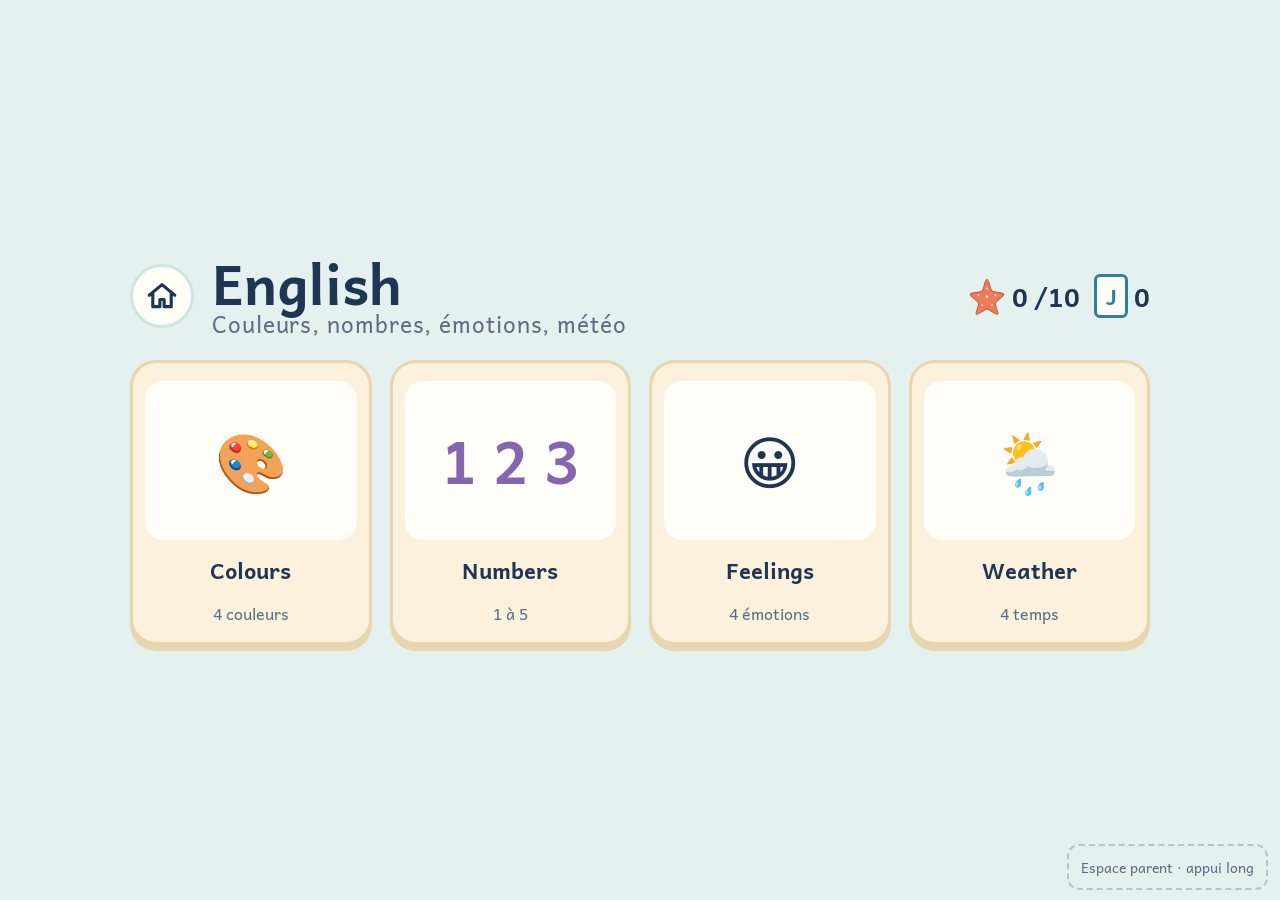
==== anglais/index.html @ 4a133a68 "Corse les jeux et ajoute English et Le monde Progression : un palier de plus après 3 réussites du pr" ====
<!doctype html>
<html lang="fr">
<head>
<meta charset="utf-8">
<meta name="viewport" content="width=device-width, initial-scale=1, maximum-scale=1, user-scalable=no, viewport-fit=cover">
<meta name="apple-mobile-web-app-capable" content="yes">
<meta name="mobile-web-app-capable" content="yes">
<title>English avec Solal</title>
<link rel="preconnect" href="https://fonts.googleapis.com">
<link rel="preconnect" href="https://fonts.gstatic.com" crossorigin>
<link rel="stylesheet" href="https://fonts.googleapis.com/css2?family=Andika:wght@400;700&display=swap">
<link rel="stylesheet" href="../commun/commun.css">
<style>
  .oreille {
    width: clamp(150px, 32vh, 240px); height: clamp(150px, 32vh, 240px);
    border-radius: 50%; background: #8466B0; color: var(--blanc);
    display: grid; place-items: center; box-shadow: 0 8px 0 #5E4785;
  }
  .oreille svg { width: 50%; height: 50%; }
  .drapeau { font-size: clamp(60px, 12vh, 100px); }
  .rep.couleur { min-width: clamp(100px, 16vw, 150px); padding: 0; }
  .rep.couleur span { width: 70%; height: 70%; border-radius: 50%; display: block; border: 3px solid rgba(0,0,0,.15); }
  .rep.emoji { font-size: clamp(60px, 13vh, 100px); min-width: clamp(110px, 18vw, 170px); }
</style>
</head>
<body>

<!-- ============ ACCUEIL ============ -->
<section id="accueil" class="ecran accueil">
  <div class="accueil-haut">
    <div class="accueil-gauche">
      <a class="rond" href="../" aria-label="Retour à tous les jeux"><svg><use href="#i-maison"/></svg></a>
      <h1 class="titre">English <small>Couleurs, nombres, émotions, météo</small></h1>
    </div>
    <div class="compteur">
      <span class="bloc"><svg class="etoile-svg"><use href="#i-etoile"/></svg><span class="js-etoiles">0</span>/10</span>
      <span class="bloc"><span class="joker">J</span><span class="js-jokers">0</span></span>
    </div>
  </div>
  <div class="tuiles">
    <button class="tuile" data-jeu="couleurs">
      <span class="dessin">🎨</span>
      Colours
      <span class="niveau" data-niveau="couleurs"></span>
    </button>
    <button class="tuile" data-jeu="nombres">
      <span class="dessin" style="font-weight:700;color:#8466B0">1 2 3</span>
      Numbers
      <span class="niveau" data-niveau="nombres"></span>
    </button>
    <button class="tuile" data-jeu="emotions">
      <span class="dessin">😀</span>
      Feelings
      <span class="niveau" data-niveau="emotions"></span>
    </button>
    <button class="tuile" data-jeu="meteo">
      <span class="dessin">🌦️</span>
      Weather
      <span class="niveau" data-niveau="meteo"></span>
    </button>
  </div>
  <button class="coin-parent" id="btn-parent">Espace parent · appui long</button>
</section>

<!-- ============ JEU ============ -->
<section id="jeu" class="ecran" hidden>
  <div class="barre">
    <button class="rond" id="btn-maison" aria-label="Retour"><svg><use href="#i-maison"/></svg></button>
    <button class="rond ecoute" id="btn-reecouter" aria-label="Réécouter la consigne"><svg><use href="#i-son"/></svg></button>
    <div class="progres" id="progres"></div>
    <div class="compteur">
      <span class="bloc"><svg class="etoile-svg"><use href="#i-etoile"/></svg><span class="js-etoiles">0</span>/10</span>
      <span class="bloc"><span class="joker">J</span><span class="js-jokers">0</span></span>
    </div>
  </div>
  <div class="scene" id="scene"></div>
  <div class="reponses" id="reponses"></div>
</section>

<!-- ============ FIN ============ -->
<section id="fin" class="ecran fin" hidden>
  <h1 class="titre">Well done, Solal!</h1>
  <div class="rangee-etoiles" id="fin-etoiles"></div>
  <p class="fin-texte" id="fin-texte"></p>
  <div class="actions">
    <button class="rep large" id="btn-encore">Encore</button>
    <button class="rep large gris" id="btn-accueil">Accueil</button>
  </div>
</section>

<!-- ============ PARENT ============ -->
<section id="parent" class="ecran parent" hidden>
  <div class="barre">
    <button class="rond" id="btn-parent-retour" aria-label="Retour"><svg><use href="#i-maison"/></svg></button>
    <h2>Espace parent · English</h2>
  </div>
  <p>Les rituels d'anglais de la classe (la date et la météo, puis les émotions) en petits jeux d'écoute. La consigne est en français, le mot à trouver est dit par une voix anglaise. Si la tablette n'a pas de voix anglaise installée, iPad : Réglages → Accessibilité → Contenu énoncé → Voix → Anglais.</p>
  <div class="legende">
    <span><i style="background:#CDEBD8"></i>80 % et plus</span>
    <span><i style="background:#FBE3BE"></i>50 à 79 %</span>
    <span><i style="background:#F6D0C6"></i>moins de 50 %</span>
  </div>
  <div id="stats"></div>
  <div class="actions" style="justify-content:flex-start">
    <button class="btn-texte danger" id="btn-reset">Remettre l'anglais à zéro</button>
  </div>
</section>

<script src="../commun/commun.js"></script>
<script>
(() => {
  const { $, choisir, melanger, dire } = Solal;
  const en = (t, vitesse = 0.8) => dire(t, { langue: 'en', vitesse });

  const COULEURS = [
    { en: 'red', c: '#E0463A' }, { en: 'blue', c: '#2F6FD0' }, { en: 'green', c: '#3E9E48' }, { en: 'yellow', c: '#F6CF2F' },
    { en: 'orange', c: '#F28C28' }, { en: 'pink', c: '#F29BC0' }, { en: 'purple', c: '#8A4FB8' }, { en: 'brown', c: '#8B5A2B' },
    { en: 'black', c: '#222222' }, { en: 'white', c: '#FFFFFF' }
  ];
  const NOMBRES = ['one', 'two', 'three', 'four', 'five', 'six', 'seven', 'eight', 'nine', 'ten'];
  const EMOTIONS = [
    { en: 'happy', e: '😀' }, { en: 'sad', e: '😢' }, { en: 'angry', e: '😠' }, { en: 'scared', e: '😨' },
    { en: 'tired', e: '😴' }, { en: 'surprised', e: '😲' }
  ];
  const METEO = [
    { en: 'sunny', e: '☀️' }, { en: 'rainy', e: '🌧️' }, { en: 'cloudy', e: '☁️' }, { en: 'snowy', e: '🌨️' },
    { en: 'windy', e: '🌬️' }, { en: 'stormy', e: '⛈️' }
  ];
  const NOMS = { couleurs: 'Colours', nombres: 'Numbers', emotions: 'Feelings', meteo: 'Weather' };

  let dernier = null;
  const tirer = liste => { let x, k = 0; do { x = choisir(liste); k++; } while (liste.length > 1 && x.en === dernier && k < 20); dernier = x.en; return x; };

  /* Consigne en deux voix : le français, puis le mot anglais. Le bouton haut-parleur la rejoue. */
  function annoncer(m, fr, mot) {
    const jouer = async () => { m.occupe = true; await dire(fr); await en(mot); m.occupe = false; };
    m.jeu.consigne = fr;
    m.jeu.rejouer = jouer;
    return jouer();
  }
  function sceneOreille(m) {
    $('#scene').innerHTML = `<button class="oreille" aria-label="Réécouter"><svg><use href="#i-son"/></svg></button>`;
    $('#scene .oreille').addEventListener('click', () => { if (!m.occupe && m.jeu.rejouer) m.jeu.rejouer(); });
  }

  /* Jeu générique : entendre un mot anglais, toucher la bonne image. */
  function jeuEcoute({ liste, paliers, rendu, classe, question }) {
    return {
      paliers: 2,
      libelle: p => paliers[p].libelle,
      montee: () => 'Great! De nouveaux mots arrivent !',
      preparer(m, p) {
        const pool = liste.slice(0, paliers[p].nb);
        const cible = tirer(pool);
        const options = melanger([cible, ...melanger(pool.filter(x => x !== cible)).slice(0, p === 0 ? 2 : 3)]);
        m.jeu.cle = cible.en;
        sceneOreille(m);
        m.choix(options, {
          cible,
          classe,
          rendu,
          dit: () => '',
          avantBravo: () => en(`Yes! ${cible.en}!`, 0.85),
          aider: async x => { await dire("Ça, c'est"); await en(x.en); await dire('Écoute encore.'); await en(cible.en); },
          bravo: () => choisir(Solal.BRAVOS)
        });
        annoncer(m, question, cible.en);
      }
    };
  }

  const JEUX = {
    couleurs: jeuEcoute({
      liste: COULEURS,
      paliers: [{ nb: 4, libelle: '4 couleurs' }, { nb: 10, libelle: '10 couleurs' }],
      classe: 'couleur',
      rendu: x => `<span style="background:${x.c}"></span>`,
      question: 'Trouve la couleur :'
    }),
    nombres: jeuEcoute({
      liste: NOMBRES.map((w, i) => ({ en: w, n: i + 1 })),
      paliers: [{ nb: 5, libelle: '1 à 5' }, { nb: 10, libelle: '1 à 10' }],
      classe: '',
      rendu: x => x.n,
      question: 'Trouve le nombre :'
    }),
    emotions: jeuEcoute({
      liste: EMOTIONS,
      paliers: [{ nb: 4, libelle: '4 émotions' }, { nb: 6, libelle: '6 émotions' }],
      classe: 'emoji',
      rendu: x => x.e,
      question: 'Trouve le visage :'
    }),
    meteo: jeuEcoute({
      liste: METEO,
      paliers: [{ nb: 4, libelle: '4 temps' }, { nb: 6, libelle: '6 temps' }],
      classe: 'emoji',
      rendu: x => x.e,
      question: 'Quel temps fait-il ?'
    })
  };

  const m = Solal.moteur({ cle: 'solal-anglais-v1', jeux: JEUX });

  function afficherParent() {
    $('#stats').innerHTML = m.statsHTML(NOMS, {
      couleurs: COULEURS.map(x => x.en), nombres: NOMBRES, emotions: EMOTIONS.map(x => x.en), meteo: METEO.map(x => x.en)
    });
    const b = $('#btn-reset');
    b.textContent = "Remettre l'anglais à zéro";
    b.dataset.confirme = '';
    Solal.montrer('parent');
  }
  Solal.appuiLong($('#btn-parent'), afficherParent);
  $('#btn-parent-retour').addEventListener('click', m.retour);
  $('#btn-reset').addEventListener('click', e => {
    const b = e.currentTarget;
    if (!b.dataset.confirme) { b.dataset.confirme = '1'; b.textContent = 'Confirmer : tout effacer'; return; }
    m.effacer();
    afficherParent();
  });
})();
</script>
</body>
</html>
---- commun/commun.css ----
/* Styles partagés par les jeux de Solal (sons, écriture, jours). */
:root {
  --lagon: #E4F1EF;
  --lagon-fonce: #CFE5E1;
  --sable: #FBF1DC;
  --sable-bord: #E8D6B0;
  --encre: #1E3553;
  --encre-douce: #5A6F86;
  --mer: #2F7FA3;
  --mer-fonce: #22617E;
  --corail: #EE7B5B;
  --corail-fonce: #C85D40;
  --or: #F2B544;
  --or-fonce: #C98E1E;
  --algue: #3E9E68;
  --algue-fonce: #2D7A4F;
  --galet: #B9C3CC;
  --blanc: #FFFDF8;
  --police: "Andika", "Comic Sans MS", "Chalkboard SE", system-ui, sans-serif;
  color-scheme: light;
}
* { box-sizing: border-box; }
html, body { height: 100%; }
body {
  margin: 0;
  background: var(--lagon);
  color: var(--encre);
  font-family: var(--police);
  font-size: 20px;
  touch-action: manipulation;
  -webkit-user-select: none;
  user-select: none;
  -webkit-tap-highlight-color: transparent;
  overflow: hidden;
}
[hidden] { display: none !important; }
button, a { font-family: inherit; color: inherit; touch-action: manipulation; }
button { border: 0; cursor: pointer; background: none; }
:focus-visible { outline: 4px solid var(--or); outline-offset: 3px; }

.ecran {
  height: 100%;
  display: flex;
  flex-direction: column;
  padding-inline: max(16px, env(safe-area-inset-left, 0px));
  padding-block: calc(12px + env(safe-area-inset-top, 0px)) calc(12px + env(safe-area-inset-bottom, 0px));
  gap: 12px;
}

/* ---------- Étoiles et jokers ---------- */
.compteur {
  display: flex;
  align-items: center;
  gap: 14px;
  font-weight: 700;
  font-size: 26px;
  font-variant-numeric: tabular-nums;
}
.compteur .bloc { display: flex; align-items: center; gap: 6px; }
.etoile-svg { width: 38px; height: 38px; flex: none; }
.joker {
  display: inline-grid;
  place-items: center;
  width: 34px; height: 44px;
  border-radius: 6px;
  background: var(--blanc);
  border: 3px solid var(--mer);
  color: var(--mer);
  font-size: 22px;
  font-weight: 700;
}

/* ---------- Accueil d'un module ---------- */
.accueil { align-items: center; justify-content: center; gap: 24px; }
.accueil-haut {
  display: flex;
  align-items: center;
  justify-content: space-between;
  width: min(100%, 1020px);
  gap: 16px;
  flex-wrap: wrap;
}
.accueil-gauche { display: flex; align-items: center; gap: 18px; }
.titre {
  margin: 0;
  font-size: clamp(34px, 6vh, 54px);
  line-height: 1.05;
  text-wrap: balance;
}
.titre small {
  display: block;
  font-size: 0.42em;
  font-weight: 400;
  color: var(--encre-douce);
  letter-spacing: 0.04em;
}
.tuiles {
  display: grid;
  grid-template-columns: repeat(4, 1fr);
  gap: 18px;
  width: min(100%, 1020px);
}
.tuiles.trois { grid-template-columns: repeat(3, 1fr); max-width: 820px; }
.tuile {
  background: var(--sable);
  border: 3px solid var(--sable-bord);
  border-radius: 26px;
  padding: 18px 12px 16px;
  display: flex;
  flex-direction: column;
  align-items: center;
  gap: 12px;
  font-size: 22px;
  font-weight: 700;
  box-shadow: 0 6px 0 var(--sable-bord);
  transition: transform .12s ease, box-shadow .12s ease;
}
.tuile:active { transform: translateY(4px); box-shadow: 0 2px 0 var(--sable-bord); }
.tuile .dessin {
  width: 100%;
  max-width: 100%;
  aspect-ratio: 4 / 3;
  display: grid;
  place-items: center;
  border-radius: 18px;
  background: var(--blanc);
  font-size: 58px;
  line-height: 1;
}
.tuile .dessin svg { width: 70%; height: 80%; }
.tuile .niveau { font-size: 16px; font-weight: 400; color: var(--encre-douce); min-height: 1.2em; }

.coin-parent {
  position: fixed;
  right: max(12px, env(safe-area-inset-right, 0px));
  bottom: calc(10px + env(safe-area-inset-bottom, 0px));
  font-size: 14px;
  color: var(--encre-douce);
  padding: 10px 12px;
  border-radius: 12px;
  border: 2px dashed var(--galet);
}
.coin-parent.charge { background: var(--lagon-fonce); }

/* ---------- Écran de jeu ---------- */
.barre { display: flex; align-items: center; gap: 14px; flex: none; }
.rond {
  width: 64px; height: 64px;
  border-radius: 50%;
  background: var(--blanc);
  border: 3px solid var(--lagon-fonce);
  display: grid;
  place-items: center;
  flex: none;
  color: var(--encre);
}
.rond svg { width: 34px; height: 34px; }
.rond.ecoute { background: var(--mer); border-color: var(--mer-fonce); color: var(--blanc); }
.progres { display: flex; gap: 8px; flex: 1; justify-content: center; flex-wrap: wrap; }
.progres i {
  width: 18px; height: 18px; border-radius: 50%;
  background: var(--blanc);
  border: 2px solid var(--galet);
}
.progres i.fait { background: var(--algue); border-color: var(--algue); }
.progres i.encours { border-color: var(--mer); border-width: 3px; }

.scene {
  flex: 1;
  min-height: 0;
  background: var(--sable);
  border: 3px solid var(--sable-bord);
  border-radius: 30px;
  position: relative;
  display: flex;
  align-items: center;
  justify-content: center;
  gap: 40px;
  overflow: hidden;
  padding: 16px;
}
.reponses {
  flex: none;
  display: flex;
  justify-content: center;
  gap: clamp(14px, 3vw, 40px);
  min-height: clamp(96px, 20vh, 150px);
  align-items: center;
  flex-wrap: wrap;
}
.rep {
  min-width: clamp(96px, 17vw, 170px);
  height: clamp(90px, 18vh, 140px);
  padding-inline: 18px;
  border-radius: 28px;
  background: var(--blanc);
  border: 4px solid var(--mer);
  box-shadow: 0 7px 0 var(--mer-fonce);
  font-size: clamp(48px, 10vh, 88px);
  font-weight: 700;
  line-height: 1;
  display: inline-flex;
  align-items: center;
  justify-content: center;
  gap: 10px;
  transition: transform .1s ease, box-shadow .1s ease, background .2s ease;
}
.rep:active { transform: translateY(5px); box-shadow: 0 2px 0 var(--mer-fonce); }
.rep.juste { background: var(--algue); border-color: var(--algue); color: var(--blanc); box-shadow: 0 7px 0 var(--algue-fonce); animation: hop .45s ease; }
.rep.trouve { background: var(--or); border-color: #C98E1E; color: var(--encre); box-shadow: 0 7px 0 #C98E1E; }
.rep.faux { background: var(--lagon-fonce); border-color: var(--galet); color: var(--encre-douce); box-shadow: 0 3px 0 var(--galet); animation: non .4s ease; }
.rep.indice { animation: indice 1.1s ease-in-out infinite; }
.rep.petit-texte { font-size: clamp(26px, 5vh, 40px); }
.rep.large { padding-inline: 32px; font-size: clamp(30px, 6vh, 44px); }
.rep.gris { border-color: var(--encre-douce); box-shadow: 0 7px 0 var(--galet); }
.rep.vert { background: var(--algue); border-color: var(--algue-fonce); color: var(--blanc); box-shadow: 0 7px 0 var(--algue-fonce); }

/* ---------- Fin de séance ---------- */
.fin { align-items: center; justify-content: center; gap: 22px; text-align: center; }
.rangee-etoiles { display: flex; gap: 10px; flex-wrap: wrap; justify-content: center; min-height: 64px; }
.rangee-etoiles .etoile-svg { width: 60px; height: 60px; animation: hop .5s ease both; }
.actions { display: flex; gap: 24px; flex-wrap: wrap; justify-content: center; }
.fin-texte { margin: 0; font-size: 24px; color: var(--encre-douce); }

/* ---------- Espace parent ---------- */
.parent { overflow-y: auto; gap: 18px; font-size: 17px; }
.parent h2 { margin: 0; font-size: 28px; }
.parent h3 { margin: 8px 0 0; font-size: 20px; }
.parent p, .parent li { margin: 0; max-width: 70ch; line-height: 1.5; color: var(--encre-douce); }
.parent ul { margin: 0; padding-left: 1.2em; display: grid; gap: 6px; }
.puces { display: flex; flex-wrap: wrap; gap: 6px; }
.puce {
  min-width: 64px; padding: 6px 10px;
  border-radius: 10px; text-align: center;
  background: var(--blanc); color: var(--encre-douce);
  font-size: 15px; line-height: 1.25;
  font-variant-numeric: tabular-nums;
}
.puce b { display: block; font-size: 20px; color: var(--encre); }
.puce.vert { background: #CDEBD8; color: #1F5E3A; }
.puce.orange { background: #FBE3BE; color: #7A4B0C; }
.puce.rouge { background: #F6D0C6; color: #7E2A16; }
.legende { display: flex; gap: 16px; flex-wrap: wrap; font-size: 15px; color: var(--encre-douce); }
.legende span { display: inline-flex; align-items: center; gap: 6px; }
.legende i { width: 18px; height: 18px; border-radius: 4px; display: inline-block; }
.btn-texte {
  background: var(--blanc);
  border: 3px solid var(--galet);
  border-radius: 14px;
  padding: 10px 18px;
  font-size: 17px;
  font-weight: 700;
}
.btn-texte.danger { border-color: var(--corail); color: #A2412A; }

/* Étoile qui jaillit après une réponse (grise si on s'est trompé avant) */
.pop-etoile { position: absolute; inset: 0; display: grid; place-items: center; pointer-events: none; z-index: 5; }
.pop-etoile svg { width: min(38vh, 240px); height: min(38vh, 240px); animation: pop-etoile 1.4s ease forwards; }
.pop-etoile.ratee svg { filter: grayscale(1); opacity: .55; }
@keyframes pop-etoile { 0% { transform: scale(.2) rotate(-30deg); opacity: 0; } 30% { transform: scale(1.12) rotate(8deg); opacity: 1; } 65% { transform: scale(1) rotate(0); opacity: 1; } 100% { transform: scale(.7) translateY(-30vh); opacity: 0; } }
.progres i.aide { background: var(--or); border-color: var(--or-fonce, #C98E1E); }
.etoile-svg.grise { filter: grayscale(1); opacity: .45; }

@keyframes hop { 0% { transform: scale(1); } 40% { transform: scale(1.14); } 100% { transform: scale(1); } }
@keyframes non { 0%,100% { transform: translateX(0); } 25% { transform: translateX(-10px); } 75% { transform: translateX(10px); } }
@keyframes indice { 0%,100% { box-shadow: 0 7px 0 var(--mer-fonce), 0 0 0 0 rgba(242,181,68,0); } 50% { box-shadow: 0 7px 0 var(--mer-fonce), 0 0 0 12px rgba(242,181,68,.75); } }
@keyframes pulse { 0%,100% { transform: scale(1); } 50% { transform: scale(1.12); } }
@media (prefers-reduced-motion: reduce) {
  *, *::before, *::after { animation: none !important; transition: none !important; }
}
@media (max-width: 760px) {
  .tuiles, .tuiles.trois { grid-template-columns: repeat(2, 1fr); }
  body { overflow: auto; }
}
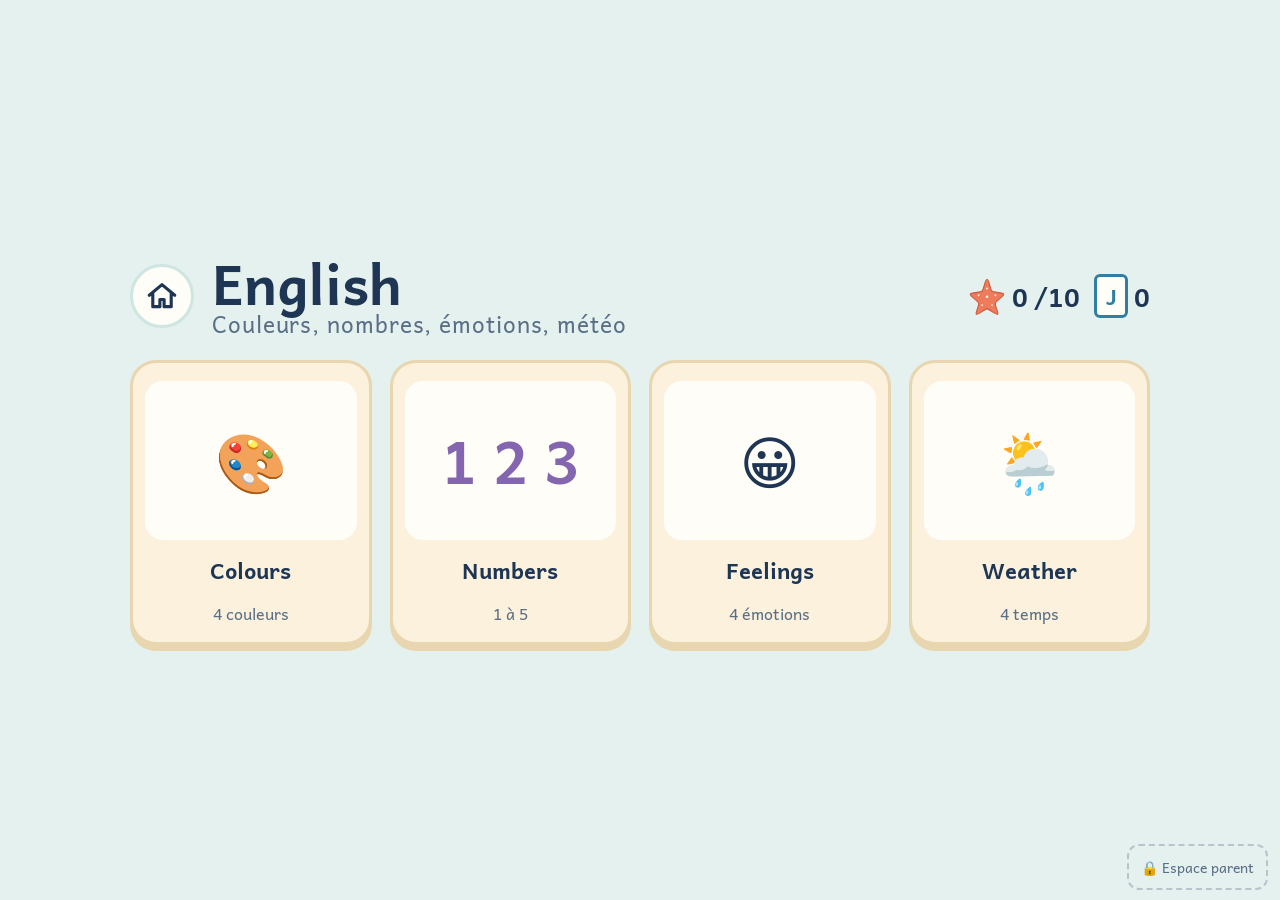
==== commit 91a3fcb0: "Nombres jusqu'à 30, syllabes de 2 à 4, code parent 2310 Nombres : boîtes de dix jusqu'à 30 (trois bo" ====
--- a/anglais/index.html
+++ b/anglais/index.html
@@ -59,7 +59,7 @@
       <span class="niveau" data-niveau="meteo"></span>
     </button>
   </div>
-  <button class="coin-parent" id="btn-parent">Espace parent · appui long</button>
+  <button class="coin-parent" id="btn-parent">🔒 Espace parent</button>
 </section>
 
 <!-- ============ JEU ============ -->
--- a/commun/commun.css
+++ b/commun/commun.css
@@ -261,6 +261,18 @@
 .progres i.aide { background: var(--or); border-color: var(--or-fonce, #C98E1E); }
 .etoile-svg.grise { filter: grayscale(1); opacity: .45; }
 
+/* Pavé du code parent */
+.voile-code { position: fixed; inset: 0; background: rgba(30,53,83,.5); display: grid; place-items: center; padding: 16px; z-index: 20; }
+.pave { background: var(--blanc); border-radius: 28px; padding: 22px 26px; display: flex; flex-direction: column; align-items: center; gap: 16px; width: min(100%, 340px); }
+.pave.non { animation: non .4s ease; }
+.pave-titre { font-size: 22px; font-weight: 700; color: var(--encre-douce); }
+.pave-points { display: flex; gap: 14px; }
+.pave-points i { width: 20px; height: 20px; border-radius: 50%; border: 3px solid var(--encre-douce); }
+.pave-points i.plein { background: var(--encre); border-color: var(--encre); }
+.pave-touches { display: grid; grid-template-columns: repeat(3, 72px); gap: 10px; }
+.pave-touches button { height: 64px; border-radius: 16px; background: var(--lagon); font-size: 28px; font-weight: 700; color: var(--encre); }
+.pave-touches button:active { background: var(--lagon-fonce); }
+
 @keyframes hop { 0% { transform: scale(1); } 40% { transform: scale(1.14); } 100% { transform: scale(1); } }
 @keyframes non { 0%,100% { transform: translateX(0); } 25% { transform: translateX(-10px); } 75% { transform: translateX(10px); } }
 @keyframes indice { 0%,100% { box-shadow: 0 7px 0 var(--mer-fonce), 0 0 0 0 rgba(242,181,68,0); } 50% { box-shadow: 0 7px 0 var(--mer-fonce), 0 0 0 12px rgba(242,181,68,.75); } }
